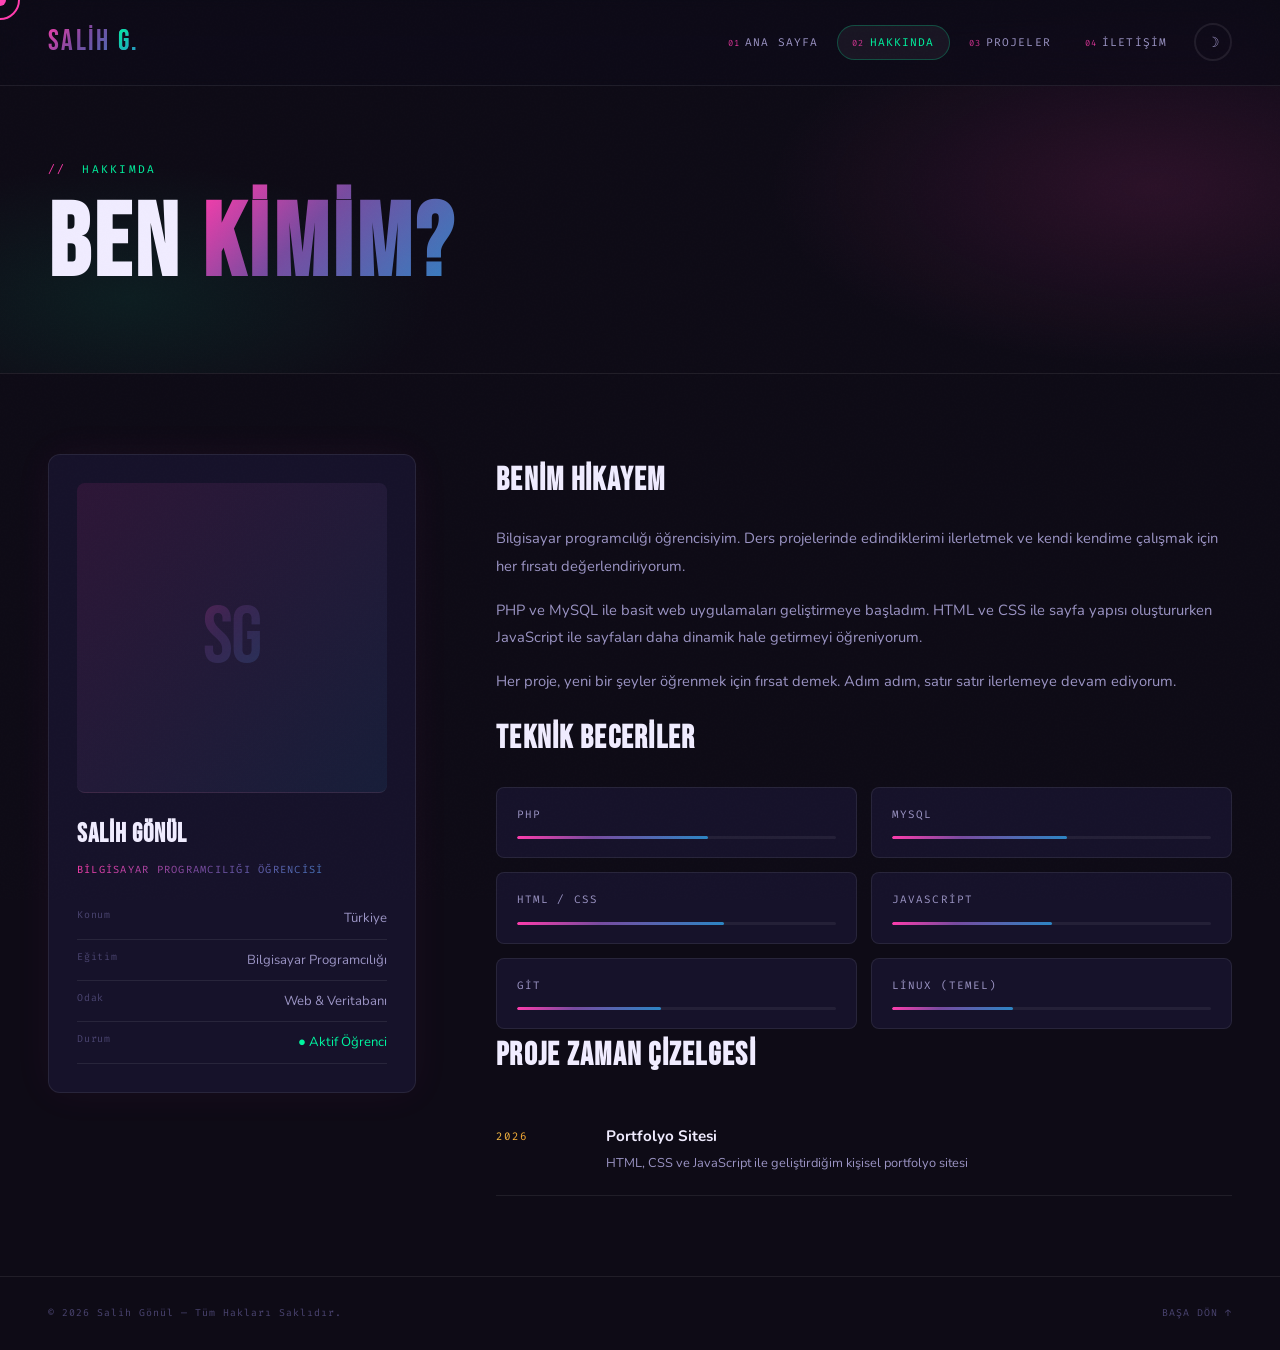
==== pages/about.html @ 14da08cf "Add files via upload" ====
<!DOCTYPE html>
<html lang="tr">
<head>
  <meta charset="UTF-8">
  <meta name="viewport" content="width=device-width, initial-scale=1.0">
  <title>Hakkında — Salih Gönül</title>
  <link rel="stylesheet" href="../assets/css/style.css">
</head>
<body>

<div class="cursor"></div>
<div class="cursor-ring"></div>

<header>
  <a href="../index.html" class="logo">Salih <span>G.</span></a>
  <div class="header-right">
    <nav>
      <a href="../index.html" data-num="01">Ana Sayfa</a>
      <a href="about.html" data-num="02">Hakkında</a>
      <a href="projeler.html" data-num="03">Projeler</a>
      <a href="contact.html" data-num="04">İletişim</a>
    </nav>
    <button class="theme-toggle" aria-label="Tema değiştir">
      <span class="icon-moon">☽</span>
      <span class="icon-sun">☀</span>
    </button>
  </div>
</header>

<div class="page-hero">
  <div class="page-hero-tag">Hakkımda</div>
  <h1>Ben <em>Kimim?</em></h1>
</div>

<div class="about-content">
  <div class="about-full-grid">

    <aside class="about-sidebar reveal">
      <div class="about-card">
        <div class="about-avatar">
          <span class="about-avatar-text">SG</span>
        </div>
        <h2>Salih Gönül</h2>
        <span class="role">Bilgisayar Programcılığı Öğrencisi</span>
        <div class="meta-item">
          <span class="meta-key">Konum</span>
          <span class="meta-val">Türkiye</span>
        </div>
        <div class="meta-item">
          <span class="meta-key">Eğitim</span>
          <span class="meta-val">Bilgisayar Programcılığı</span>
        </div>
        <div class="meta-item">
          <span class="meta-key">Odak</span>
          <span class="meta-val">Web &amp; Veritabanı</span>
        </div>
        <div class="meta-item">
          <span class="meta-key">Durum</span>
          <span class="meta-val" style="color:var(--c4);">● Aktif Öğrenci</span>
        </div>
      </div>
    </aside>

    <div class="about-main">
      <div class="reveal">
        <h3>Benim Hikayem</h3>
        <p>Bilgisayar programcılığı öğrencisiyim. Ders projelerinde edindiklerimi ilerletmek ve kendi kendime çalışmak için her fırsatı değerlendiriyorum.</p>
        <p>PHP ve MySQL ile basit web uygulamaları geliştirmeye başladım. HTML ve CSS ile sayfa yapısı oluştururken JavaScript ile sayfaları daha dinamik hale getirmeyi öğreniyorum.</p>
        <p>Her proje, yeni bir şeyler öğrenmek için fırsat demek. Adım adım, satır satır ilerlemeye devam ediyorum.</p>
      </div>

      <div class="reveal reveal-delay-1">
        <h3>Teknik Beceriler</h3>
        <div class="skills-grid">
          <div class="skill-block">
            <div class="skill-block-name">PHP</div>
            <div class="skill-bar-wrap"><div class="skill-bar" style="width:60%"></div></div>
          </div>
          <div class="skill-block">
            <div class="skill-block-name">MySQL</div>
            <div class="skill-bar-wrap"><div class="skill-bar" style="width:55%"></div></div>
          </div>
          <div class="skill-block">
            <div class="skill-block-name">HTML / CSS</div>
            <div class="skill-bar-wrap"><div class="skill-bar" style="width:65%"></div></div>
          </div>
          <div class="skill-block">
            <div class="skill-block-name">JavaScript</div>
            <div class="skill-bar-wrap"><div class="skill-bar" style="width:50%"></div></div>
          </div>
          <div class="skill-block">
            <div class="skill-block-name">Git</div>
            <div class="skill-bar-wrap"><div class="skill-bar" style="width:45%"></div></div>
          </div>
          <div class="skill-block">
            <div class="skill-block-name">Linux (Temel)</div>
            <div class="skill-bar-wrap"><div class="skill-bar" style="width:38%"></div></div>
          </div>
        </div>
      </div>

      <div class="reveal reveal-delay-2">
        <h3>Proje Zaman Çizelgesi</h3>
        <div class="timeline">
          <div class="timeline-item">
            <span class="timeline-year">2026</span>
            <div>
              <div class="timeline-title">Portfolyo Sitesi</div>
              <div class="timeline-sub">HTML, CSS ve JavaScript ile geliştirdiğim kişisel portfolyo sitesi</div>
            </div>
          </div>
        </div>
      </div>
    </div>

  </div>
</div>

<footer>
  <span class="footer-copy">© 2026 Salih Gönül — Tüm Hakları Saklıdır.</span>
  <a href="#" class="footer-back" onclick="window.scrollTo({top:0,behavior:'smooth'});return false;">Başa Dön ↑</a>
</footer>

<script src="../assets/js/main.js"></script>
</body>
</html>
---- assets/css/style.css ----
@import url('https://fonts.googleapis.com/css2?family=Bebas+Neue&family=Nunito:ital,wght@0,400;0,600;0,800;0,900;1,400;1,800&family=Fira+Code:wght@400;500&display=swap');

*, *::before, *::after { box-sizing: border-box; margin: 0; padding: 0; }

:root {
  --c1: #ff3cac;
  --c2: #784ba0;
  --c3: #2b86c5;
  --c4: #00f5a0;
  --c5: #f9c74f;
  --c6: #f8961e;
  --c7: #ff006e;

  --bg:  #0e0b16;
  --bg2: #13101f;
  --bg3: #1c1730;
  --card: #16122a;

  --text:       #f0ecff;
  --text-muted: #9b94c4;
  --text-dim:   #4a4470;
  --border:     rgba(255,255,255,0.08);

  --grad-hero: linear-gradient(135deg, #ff3cac 0%, #784ba0 40%, #2b86c5 100%);
  --grad-warm: linear-gradient(135deg, #f9c74f 0%, #f8961e 50%, #ff006e 100%);
  --grad-cool: linear-gradient(135deg, #00f5a0 0%, #2b86c5 100%);
  --grad-fire: linear-gradient(135deg, #ff3cac 0%, #f8961e 100%);

  --font-display: 'Bebas Neue', sans-serif;
  --font-body:    'Nunito', sans-serif;
  --font-mono:    'Fira Code', monospace;
  --ease: cubic-bezier(0.4, 0, 0.2, 1);
}

[data-theme="light"] {
  --bg:  #faf8ff;
  --bg2: #f0ecff;
  --bg3: #e6e0f8;
  --card: #ffffff;
  --text:       #0e0b16;
  --text-muted: #4a3f80;
  --text-dim:   #9b94c4;
  --border:     rgba(0,0,0,0.08);
}

html { scroll-behavior: smooth; }

body {
  background: var(--bg);
  color: var(--text);
  font-family: var(--font-body);
  font-size: 16px;
  line-height: 1.7;
  overflow-x: hidden;
  cursor: none;
  transition: background 0.4s, color 0.4s;
}

body::after {
  content: '';
  position: fixed; inset: 0; pointer-events: none; z-index: 9000;
  background-image: url("data:image/svg+xml,%3Csvg viewBox='0 0 512 512' xmlns='http://www.w3.org/2000/svg'%3E%3Cfilter id='g'%3E%3CfeTurbulence type='fractalNoise' baseFrequency='0.9' numOctaves='4' stitchTiles='stitch'/%3E%3C/filter%3E%3Crect width='100%25' height='100%25' filter='url(%23g)' opacity='0.04'/%3E%3C/svg%3E");
  opacity: 0.35;
}

/* ── CURSOR ── */
.cursor {
  position: fixed; top: 0; left: 0;
  width: 12px; height: 12px; border-radius: 50%;
  background: var(--c1);
  pointer-events: none; z-index: 9999;
  transform: translate(-50%,-50%);
  transition: width .25s var(--ease), height .25s var(--ease);
  mix-blend-mode: screen;
}
.cursor-ring {
  position: fixed; top: 0; left: 0;
  width: 40px; height: 40px; border-radius: 50%;
  border: 2px solid var(--c1);
  pointer-events: none; z-index: 9998;
  transform: translate(-50%,-50%);
  transition: width .4s var(--ease), height .4s var(--ease), border-color .3s;
}
[data-theme="light"] .cursor-ring { border-color: var(--c2); }
.cursor.hover { width: 8px; height: 8px; }
.cursor-ring.hover { width: 60px; height: 60px; border-color: var(--c4); }

/* ── SCROLLBAR ── */
::-webkit-scrollbar { width: 4px; }
::-webkit-scrollbar-track { background: var(--bg); }
::-webkit-scrollbar-thumb { background: var(--c1); border-radius: 4px; }

/* ── HEADER ── */
header {
  position: fixed; top: 0; left: 0; right: 0; z-index: 500;
  display: flex; align-items: center; justify-content: space-between;
  padding: 18px 48px;
  background: rgba(14,11,22,0.78);
  backdrop-filter: blur(24px) saturate(200%);
  border-bottom: 1px solid var(--border);
  transition: padding .4s var(--ease), background .4s;
}
[data-theme="light"] header { background: rgba(250,248,255,0.82); }
header.scrolled { padding: 12px 48px; }

.logo {
  font-family: var(--font-display);
  font-size: 1.8rem; letter-spacing: .08em;
  text-decoration: none; color: transparent;
  background: var(--grad-hero); -webkit-background-clip: text; background-clip: text;
}
.logo span { background: var(--grad-cool); -webkit-background-clip: text; background-clip: text; color: transparent; }

.header-right { display: flex; align-items: center; gap: 12px; }

nav { display: flex; align-items: center; gap: 4px; }
nav a {
  font-family: var(--font-mono); font-size: .7rem;
  letter-spacing: .1em; text-transform: uppercase;
  color: var(--text-muted); text-decoration: none;
  padding: 7px 14px; border: 1px solid transparent; border-radius: 40px;
  transition: color .3s, border-color .3s, background .3s;
}
nav a::before { content: attr(data-num); font-size: .55rem; color: var(--c1); margin-right: 5px; opacity: .8; }
nav a:hover, nav a.active { color: var(--text); border-color: var(--border); background: rgba(255,255,255,.05); }
nav a.active { color: var(--c4); border-color: rgba(0,245,160,.25); }

.theme-toggle {
  display: flex; align-items: center; justify-content: center;
  width: 38px; height: 38px; border-radius: 50%;
  border: 2px solid var(--border); background: none; cursor: none;
  color: var(--text-muted); font-size: .9rem;
  transition: border-color .3s, color .3s, transform .3s; flex-shrink: 0;
}
.theme-toggle:hover { border-color: var(--c5); color: var(--c5); transform: rotate(20deg); }
.theme-toggle .icon-sun { display: none; }
.theme-toggle .icon-moon { display: block; }
[data-theme="light"] .theme-toggle .icon-sun { display: block; }
[data-theme="light"] .theme-toggle .icon-moon { display: none; }

/* ── HERO ── */
.hero {
  min-height: 100vh;
  display: flex; flex-direction: column; justify-content: center;
  padding: 140px 48px 80px;
  position: relative; overflow: hidden;
}

.hero-bg {
  position: absolute; inset: 0; z-index: 0; overflow: hidden;
}
.hero-bg::before {
  content: '';
  position: absolute; width: 700px; height: 700px; border-radius: 50%;
  background: radial-gradient(circle, rgba(255,60,172,.32) 0%, transparent 70%);
  top: -200px; right: -100px;
  animation: blobMove 8s ease-in-out infinite alternate;
}
.hero-bg::after {
  content: '';
  position: absolute; width: 500px; height: 500px; border-radius: 50%;
  background: radial-gradient(circle, rgba(43,134,197,.28) 0%, transparent 70%);
  bottom: -100px; left: -100px;
  animation: blobMove 10s ease-in-out 2s infinite alternate-reverse;
}
.hero-blob3 {
  position: absolute; width: 400px; height: 400px; border-radius: 50%;
  background: radial-gradient(circle, rgba(0,245,160,.18) 0%, transparent 70%);
  top: 50%; left: 40%;
  animation: blobMove 12s ease-in-out 1s infinite alternate;
}

@keyframes blobMove {
  from { transform: translate(0,0) scale(1); }
  to   { transform: translate(40px,30px) scale(1.1); }
}

.hero-lines {
  position: absolute; inset: 0; z-index: 0;
  background-image:
    linear-gradient(rgba(255,255,255,.025) 1px, transparent 1px),
    linear-gradient(90deg, rgba(255,255,255,.025) 1px, transparent 1px);
  background-size: 60px 60px;
}

.hero-tag {
  font-family: var(--font-mono); font-size: .72rem;
  letter-spacing: .2em; text-transform: uppercase;
  color: var(--c4); margin-bottom: 20px;
  display: flex; align-items: center; gap: 12px;
  position: relative; z-index: 1;
  opacity: 0; animation: fadeUp .8s .2s var(--ease) forwards;
}
.hero-tag::before { content: '//'; color: var(--c1); margin-right: 4px; }

.hero-title {
  font-family: var(--font-display);
  font-size: clamp(4rem, 10vw, 10rem);
  line-height: .92; letter-spacing: .03em; color: var(--text);
  position: relative; z-index: 1;
  opacity: 0; animation: fadeUp .9s .4s var(--ease) forwards;
}
.hero-title em {
  font-style: normal;
  background: var(--grad-hero); -webkit-background-clip: text; background-clip: text; color: transparent;
}

.hero-sub {
  max-width: 520px; margin-top: 28px;
  font-size: .95rem; color: var(--text-muted); line-height: 1.8;
  position: relative; z-index: 1;
  opacity: 0; animation: fadeUp .8s .6s var(--ease) forwards;
}

.hero-bottom {
  display: flex; align-items: flex-end; justify-content: space-between;
  margin-top: 56px; flex-wrap: wrap; gap: 32px;
  position: relative; z-index: 1;
  opacity: 0; animation: fadeUp .8s .8s var(--ease) forwards;
}

.hero-cta {
  display: inline-flex; align-items: center; gap: 12px;
  font-family: var(--font-mono); font-size: .75rem;
  letter-spacing: .12em; text-transform: uppercase;
  padding: 14px 30px; text-decoration: none; border-radius: 4px;
  background: var(--grad-hero); color: #fff; font-weight: 600;
  transition: transform .3s var(--ease), box-shadow .3s;
  box-shadow: 0 0 30px rgba(255,60,172,.3);
}
.hero-cta:hover { transform: translateY(-3px); box-shadow: 0 8px 40px rgba(255,60,172,.5); }
.hero-cta.secondary {
  background: transparent; border: 2px solid rgba(255,255,255,.2);
  color: var(--text-muted); box-shadow: none;
}
.hero-cta.secondary:hover { border-color: var(--c4); color: var(--c4); box-shadow: 0 0 20px rgba(0,245,160,.2); }
.hero-cta span { position: relative; z-index: 1; }

.hero-stats { display: flex; gap: 40px; }
.stat-item { text-align: center; }
.stat-num {
  font-family: var(--font-display); font-size: 3rem; line-height: 1; display: block;
  background: var(--grad-warm); -webkit-background-clip: text; background-clip: text; color: transparent;
}
.stat-label {
  font-family: var(--font-mono); font-size: .6rem;
  letter-spacing: .15em; text-transform: uppercase; color: var(--text-dim);
}

.hero-scroll {
  display: flex; flex-direction: column; align-items: center; gap: 8px;
  font-family: var(--font-mono); font-size: .62rem;
  letter-spacing: .15em; text-transform: uppercase; color: var(--text-dim);
}
.hero-scroll-line {
  width: 1px; height: 50px;
  background: linear-gradient(to bottom, var(--c1), transparent);
  animation: scrollPulse 2s ease-in-out infinite;
}

/* ── SECTIONS ── */
.section { padding: 100px 48px; position: relative; }
.section-header { display: flex; align-items: flex-start; gap: 20px; margin-bottom: 60px; }
.section-num { font-family: var(--font-mono); font-size: .68rem; letter-spacing: .15em; color: var(--c1); padding-top: 10px; }
.section-title {
  font-family: var(--font-display); font-size: clamp(2.5rem, 5vw, 5rem);
  line-height: 1; letter-spacing: .04em; color: var(--text);
}
.section-title em {
  font-style: normal;
  background: var(--grad-hero); -webkit-background-clip: text; background-clip: text; color: transparent;
}

/* ── ABOUT PREVIEW ── */
.about-grid { display: grid; grid-template-columns: 1fr 1fr; gap: 80px; align-items: center; }
.about-text p { color: var(--text-muted); line-height: 1.9; margin-bottom: 20px; font-size: .93rem; }
.about-text p:first-child { font-size: 1.05rem; color: var(--text); }

.skill-pills { display: flex; flex-wrap: wrap; gap: 10px; margin-top: 32px; }
.pill {
  font-family: var(--font-mono); font-size: .68rem;
  letter-spacing: .08em; text-transform: uppercase;
  padding: 7px 16px; border-radius: 40px;
  cursor: none; border: 2px solid transparent;
  transition: transform .3s var(--ease), box-shadow .3s;
}
.pill:nth-child(1) { background: rgba(255,60,172,.12); color: var(--c1); border-color: rgba(255,60,172,.3); }
.pill:nth-child(2) { background: rgba(120,75,160,.15); color: #b388ff; border-color: rgba(120,75,160,.3); }
.pill:nth-child(3) { background: rgba(43,134,197,.12); color: #64b5f6; border-color: rgba(43,134,197,.3); }
.pill:nth-child(4) { background: rgba(0,245,160,.1); color: var(--c4); border-color: rgba(0,245,160,.3); }
.pill:nth-child(5) { background: rgba(249,199,79,.1); color: var(--c5); border-color: rgba(249,199,79,.3); }
.pill:nth-child(6) { background: rgba(248,150,30,.1); color: var(--c6); border-color: rgba(248,150,30,.3); }
.pill span { position: relative; z-index: 1; }
.pill:hover { transform: translateY(-3px); box-shadow: 0 8px 20px rgba(0,0,0,.3); }

.about-visual {
  position: relative; aspect-ratio: 3/4; max-height: 480px;
  display: flex; align-items: center; justify-content: center;
  overflow: hidden; border-radius: 8px;
  background: var(--bg3); border: 1px solid var(--border);
}
.about-visual::before {
  content: ''; position: absolute; inset: 0;
  background: linear-gradient(135deg, rgba(255,60,172,.12) 0%, rgba(43,134,197,.1) 100%);
}
.about-visual-initials {
  font-family: var(--font-display); font-size: 9rem; letter-spacing: -.03em;
  background: var(--grad-hero); -webkit-background-clip: text; background-clip: text;
  color: transparent; opacity: .18; user-select: none;
}
.about-deco {
  position: absolute; bottom: 20px; right: 20px;
  font-family: var(--font-mono); font-size: .6rem;
  letter-spacing: .12em; text-transform: uppercase; color: var(--text-dim);
  writing-mode: vertical-rl;
}

/* ── PROJECTS LIST ── */
.projects-list { display: flex; flex-direction: column; }
.project-item {
  display: grid; grid-template-columns: 70px 1fr auto;
  align-items: center; gap: 32px;
  padding: 28px 0; border-bottom: 1px solid var(--border);
  position: relative; cursor: none;
  transition: padding-left .4s var(--ease);
}
.project-item::before {
  content: ''; position: absolute;
  left: -48px; right: -48px; top: 0; bottom: 0;
  background: var(--bg3); opacity: 0; transition: opacity .3s;
}
.project-item:hover::before { opacity: 1; }
.project-item:hover { padding-left: 20px; }
.project-num {
  font-family: var(--font-mono); font-size: .62rem; letter-spacing: .12em;
  background: var(--grad-hero); -webkit-background-clip: text; background-clip: text; color: transparent;
  position: relative; z-index: 1;
}
.project-info { position: relative; z-index: 1; }
.project-name {
  font-family: var(--font-display); font-size: 1.8rem; letter-spacing: .04em;
  color: var(--text); margin-bottom: 4px; transition: all .3s;
}
.project-item:hover .project-name {
  background: var(--grad-hero); -webkit-background-clip: text; background-clip: text; color: transparent;
}
.project-desc { font-size: .82rem; color: var(--text-muted); }
.project-tags { display: flex; gap: 8px; position: relative; z-index: 1; flex-wrap: wrap; }
.tag {
  font-family: var(--font-mono); font-size: .58rem;
  letter-spacing: .08em; text-transform: uppercase;
  color: var(--text-dim); border: 1px solid var(--border); padding: 4px 10px; border-radius: 3px;
}

/* ── CONTACT ── */
.contact-grid { display: grid; grid-template-columns: 1fr 1fr; gap: 80px; }
.contact-left h3 { font-family: var(--font-display); font-size: 2rem; letter-spacing: .04em; margin-bottom: 20px; }
.contact-left p { color: var(--text-muted); font-size: .9rem; line-height: 1.8; margin-bottom: 36px; }
.contact-links { display: flex; flex-direction: column; gap: 14px; }
.contact-link {
  display: flex; align-items: center; gap: 16px;
  font-family: var(--font-mono); font-size: .73rem; letter-spacing: .08em;
  color: var(--text-muted); text-decoration: none;
  padding: 12px 16px; border-radius: 8px; border: 1px solid var(--border);
  transition: all .3s var(--ease);
}
.contact-link:hover { border-color: var(--c1); color: var(--text); background: rgba(255,60,172,.06); transform: translateX(6px); }
.contact-link-icon {
  width: 34px; height: 34px; border-radius: 6px;
  display: flex; align-items: center; justify-content: center;
  font-size: .85rem; background: var(--bg3); border: 1px solid var(--border);
  transition: background .3s;
}
.contact-link:hover .contact-link-icon { background: rgba(255,60,172,.15); }

.contact-form { display: flex; flex-direction: column; gap: 18px; }
.form-group { display: flex; flex-direction: column; gap: 7px; }
.form-label { font-family: var(--font-mono); font-size: .63rem; letter-spacing: .15em; text-transform: uppercase; color: var(--text-dim); }
.form-input, .form-textarea {
  background: var(--bg3); border: 1px solid var(--border);
  color: var(--text); font-family: var(--font-body); font-size: .9rem;
  padding: 13px 16px; outline: none; resize: none; border-radius: 6px;
  transition: border-color .3s, box-shadow .3s;
}
.form-input:focus, .form-textarea:focus { border-color: var(--c1); box-shadow: 0 0 0 3px rgba(255,60,172,.12); }
.form-textarea { height: 120px; }
.form-submit {
  font-family: var(--font-mono); font-size: .72rem;
  letter-spacing: .12em; text-transform: uppercase;
  color: #fff; border: none; padding: 15px 32px; cursor: none; border-radius: 6px;
  background: var(--grad-hero);
  transition: transform .3s var(--ease), box-shadow .3s;
  box-shadow: 0 0 24px rgba(255,60,172,.3);
}
.form-submit:hover { transform: translateY(-2px); box-shadow: 0 6px 30px rgba(255,60,172,.5); }
.form-submit span { position: relative; z-index: 1; }

/* ── FOOTER ── */
footer { border-top: 1px solid var(--border); padding: 28px 48px; display: flex; align-items: center; justify-content: space-between; }
.footer-copy { font-family: var(--font-mono); font-size: .62rem; letter-spacing: .1em; color: var(--text-dim); }
.footer-back {
  font-family: var(--font-mono); font-size: .62rem;
  letter-spacing: .1em; text-transform: uppercase;
  color: var(--text-dim); text-decoration: none;
  display: flex; align-items: center; gap: 8px; transition: color .3s;
}
.footer-back:hover { color: var(--c4); }

/* ── PAGE HERO ── */
.page-hero {
  padding: 160px 48px 80px; position: relative; overflow: hidden;
  border-bottom: 1px solid var(--border);
}
.page-hero::before {
  content: ''; position: absolute; inset: 0;
  background: radial-gradient(ellipse 50% 80% at 90% 50%, rgba(255,60,172,.12) 0%, transparent 60%),
              radial-gradient(ellipse 40% 60% at 10% 80%, rgba(0,245,160,.08) 0%, transparent 60%);
}
.page-hero-tag {
  font-family: var(--font-mono); font-size: .7rem;
  letter-spacing: .2em; text-transform: uppercase; color: var(--c4);
  display: flex; align-items: center; gap: 12px; margin-bottom: 20px; position: relative;
}
.page-hero-tag::before { content: '//'; color: var(--c1); margin-right: 4px; }
.page-hero h1 {
  font-family: var(--font-display); font-size: clamp(3rem, 8vw, 7.5rem);
  line-height: .92; letter-spacing: .04em; color: var(--text); position: relative;
}
.page-hero h1 em {
  font-style: normal;
  background: var(--grad-hero); -webkit-background-clip: text; background-clip: text; color: transparent;
}

/* ── ABOUT PAGE ── */
.about-content { padding: 80px 48px; }
.about-full-grid { display: grid; grid-template-columns: 1fr 2fr; gap: 80px; }
.about-sidebar { position: sticky; top: 100px; height: fit-content; }
.about-card {
  background: var(--card); border: 1px solid var(--border);
  padding: 28px; border-radius: 12px; box-shadow: 0 0 40px rgba(255,60,172,.05);
}
.about-avatar {
  width: 100%; aspect-ratio: 1;
  display: flex; align-items: center; justify-content: center;
  font-family: var(--font-display); font-size: 5rem; letter-spacing: -.02em;
  margin-bottom: 20px; border-radius: 8px; border-bottom: 1px solid var(--border);
  background: linear-gradient(135deg, rgba(255,60,172,.1) 0%, rgba(43,134,197,.1) 100%);
}
.about-avatar-text {
  background: var(--grad-hero); -webkit-background-clip: text; background-clip: text; color: transparent;
  font-family: var(--font-display); font-size: 5rem; opacity: .25;
}
.about-card h2 { font-family: var(--font-display); font-size: 1.6rem; letter-spacing: .04em; margin-bottom: 4px; }
.about-card .role {
  font-family: var(--font-mono); font-size: .65rem; letter-spacing: .12em; text-transform: uppercase;
  background: var(--grad-hero); -webkit-background-clip: text; background-clip: text; color: transparent;
  margin-bottom: 20px; display: block;
}
.about-card .meta-item { display: flex; justify-content: space-between; padding: 9px 0; border-bottom: 1px solid var(--border); font-size: .82rem; }
.about-card .meta-key { color: var(--text-dim); font-family: var(--font-mono); font-size: .62rem; letter-spacing: .08em; }
.about-card .meta-val { color: var(--text-muted); }

.about-main h3 { font-family: var(--font-display); font-size: 2rem; letter-spacing: .04em; color: var(--text); margin-bottom: 16px; margin-top: 48px; }
.about-main h3:first-child { margin-top: 0; }
.about-main p { color: var(--text-muted); font-size: .92rem; line-height: 1.9; margin-bottom: 16px; }

.skills-grid { display: grid; grid-template-columns: repeat(2, 1fr); gap: 14px; margin-top: 20px; }
.skill-block {
  background: var(--card); border: 1px solid var(--border);
  padding: 18px 20px; border-radius: 8px; transition: border-color .3s, transform .3s;
}
.skill-block:hover { border-color: var(--c1); transform: translateY(-2px); }
.skill-block-name { font-family: var(--font-mono); font-size: .68rem; letter-spacing: .1em; text-transform: uppercase; color: var(--text-muted); margin-bottom: 12px; }
.skill-bar-wrap { background: rgba(255,255,255,.06); height: 3px; border-radius: 3px; overflow: hidden; }
.skill-bar { height: 3px; border-radius: 3px; background: var(--grad-hero); }

.timeline { margin-top: 20px; }
.timeline-item { display: grid; grid-template-columns: 90px 1fr; gap: 20px; padding: 20px 0; border-bottom: 1px solid var(--border); }
.timeline-year {
  font-family: var(--font-mono); font-size: .68rem; letter-spacing: .1em;
  background: var(--grad-warm); -webkit-background-clip: text; background-clip: text; color: transparent;
  padding-top: 4px;
}
.timeline-title { font-size: .95rem; color: var(--text); margin-bottom: 4px; font-weight: 700; }
.timeline-sub { font-size: .8rem; color: var(--text-muted); }

/* ── PROJECTS PAGE ── */
.projects-content { padding: 80px 48px; }
.projects-filter { display: flex; gap: 10px; margin-bottom: 50px; flex-wrap: wrap; }
.filter-btn {
  font-family: var(--font-mono); font-size: .65rem; letter-spacing: .1em; text-transform: uppercase;
  color: var(--text-dim); background: var(--bg3); border: 1px solid var(--border);
  padding: 8px 20px; border-radius: 40px; cursor: none; transition: all .3s;
}
.filter-btn:hover { color: var(--text); border-color: rgba(255,255,255,.2); }
.filter-btn.active { background: var(--grad-hero); color: #fff; border-color: transparent; box-shadow: 0 0 20px rgba(255,60,172,.3); }

.projects-grid { display: grid; grid-template-columns: repeat(auto-fill, minmax(320px, 1fr)); gap: 24px; }
.project-card {
  background: var(--card); border: 1px solid var(--border); border-radius: 12px;
  overflow: hidden; cursor: none; transition: transform .4s var(--ease), border-color .3s, box-shadow .3s;
}
.project-card:hover { transform: translateY(-6px); border-color: rgba(255,60,172,.3); box-shadow: 0 16px 50px rgba(255,60,172,.12); }
.project-card-header {
  height: 180px; display: flex; align-items: center; justify-content: center;
  position: relative; overflow: hidden;
}
.project-card-header::after {
  content: ''; position: absolute; inset: 0;
  background: linear-gradient(to bottom, transparent 60%, var(--card));
}
.project-card-icon { font-size: 3.5rem; opacity: .5; position: relative; z-index: 1; transition: transform .4s var(--ease), opacity .4s; }
.project-card:hover .project-card-icon { transform: scale(1.25); opacity: .8; }
.project-card-body { padding: 24px; }
.project-card-num { font-family: var(--font-mono); font-size: .58rem; letter-spacing: .15em; color: var(--text-dim); margin-bottom: 8px; }
.project-card-name { font-family: var(--font-display); font-size: 1.5rem; letter-spacing: .04em; color: var(--text); margin-bottom: 10px; transition: all .3s; }
.project-card:hover .project-card-name { background: var(--grad-hero); -webkit-background-clip: text; background-clip: text; color: transparent; }
.project-card-desc { font-size: .82rem; color: var(--text-muted); line-height: 1.7; margin-bottom: 18px; }
.project-card-tech { display: flex; flex-wrap: wrap; gap: 6px; }
.tech-tag {
  font-family: var(--font-mono); font-size: .58rem; letter-spacing: .06em; text-transform: uppercase;
  padding: 3px 10px; border-radius: 20px; border: 1px solid var(--border); color: var(--text-dim); transition: all .3s;
}
.project-card:hover .tech-tag { border-color: rgba(255,60,172,.2); color: var(--c1); }

/* ── CONTACT PAGE ── */
.contact-content { padding: 80px 48px; }
.contact-full-grid { display: grid; grid-template-columns: 1fr 1fr; gap: 80px; }
.contact-big-email {
  font-family: var(--font-display); font-size: clamp(1.2rem, 2.5vw, 2rem); letter-spacing: .04em;
  background: var(--grad-hero); -webkit-background-clip: text; background-clip: text; color: transparent;
  text-decoration: none; display: block; margin-bottom: 44px; word-break: break-all; transition: opacity .3s;
}
.contact-big-email:hover { opacity: .7; }

/* ── ANIMATIONS ── */
@keyframes fadeUp {
  from { opacity: 0; transform: translateY(30px); }
  to   { opacity: 1; transform: translateY(0); }
}
@keyframes scrollPulse {
  0%, 100% { opacity: .3; transform: scaleY(.8); }
  50%       { opacity: 1;  transform: scaleY(1); }
}

.reveal { opacity: 0; transform: translateY(40px); transition: opacity .8s var(--ease), transform .8s var(--ease); }
.reveal.visible { opacity: 1; transform: translateY(0); }
.reveal-delay-1 { transition-delay: .1s; }
.reveal-delay-2 { transition-delay: .2s; }
.reveal-delay-3 { transition-delay: .3s; }
.reveal-delay-4 { transition-delay: .4s; }

/* ── RESPONSIVE ── */
@media (max-width: 900px) {
  header { padding: 14px 20px; }
  nav a { padding: 5px 8px; font-size: .62rem; }
  .hero, .section { padding-left: 20px; padding-right: 20px; }
  .hero { padding-top: 100px; }
  .about-grid, .contact-grid, .about-full-grid, .contact-full-grid { grid-template-columns: 1fr; gap: 40px; }
  .project-item { grid-template-columns: 60px 1fr; }
  .project-tags { display: none; }
  .hero-stats { display: none; }
  footer { padding: 20px; flex-direction: column; gap: 12px; text-align: center; }
  .page-hero { padding: 140px 20px 60px; }
  .about-content, .projects-content, .contact-content { padding: 60px 20px; }
  .projects-grid { grid-template-columns: 1fr; }
}
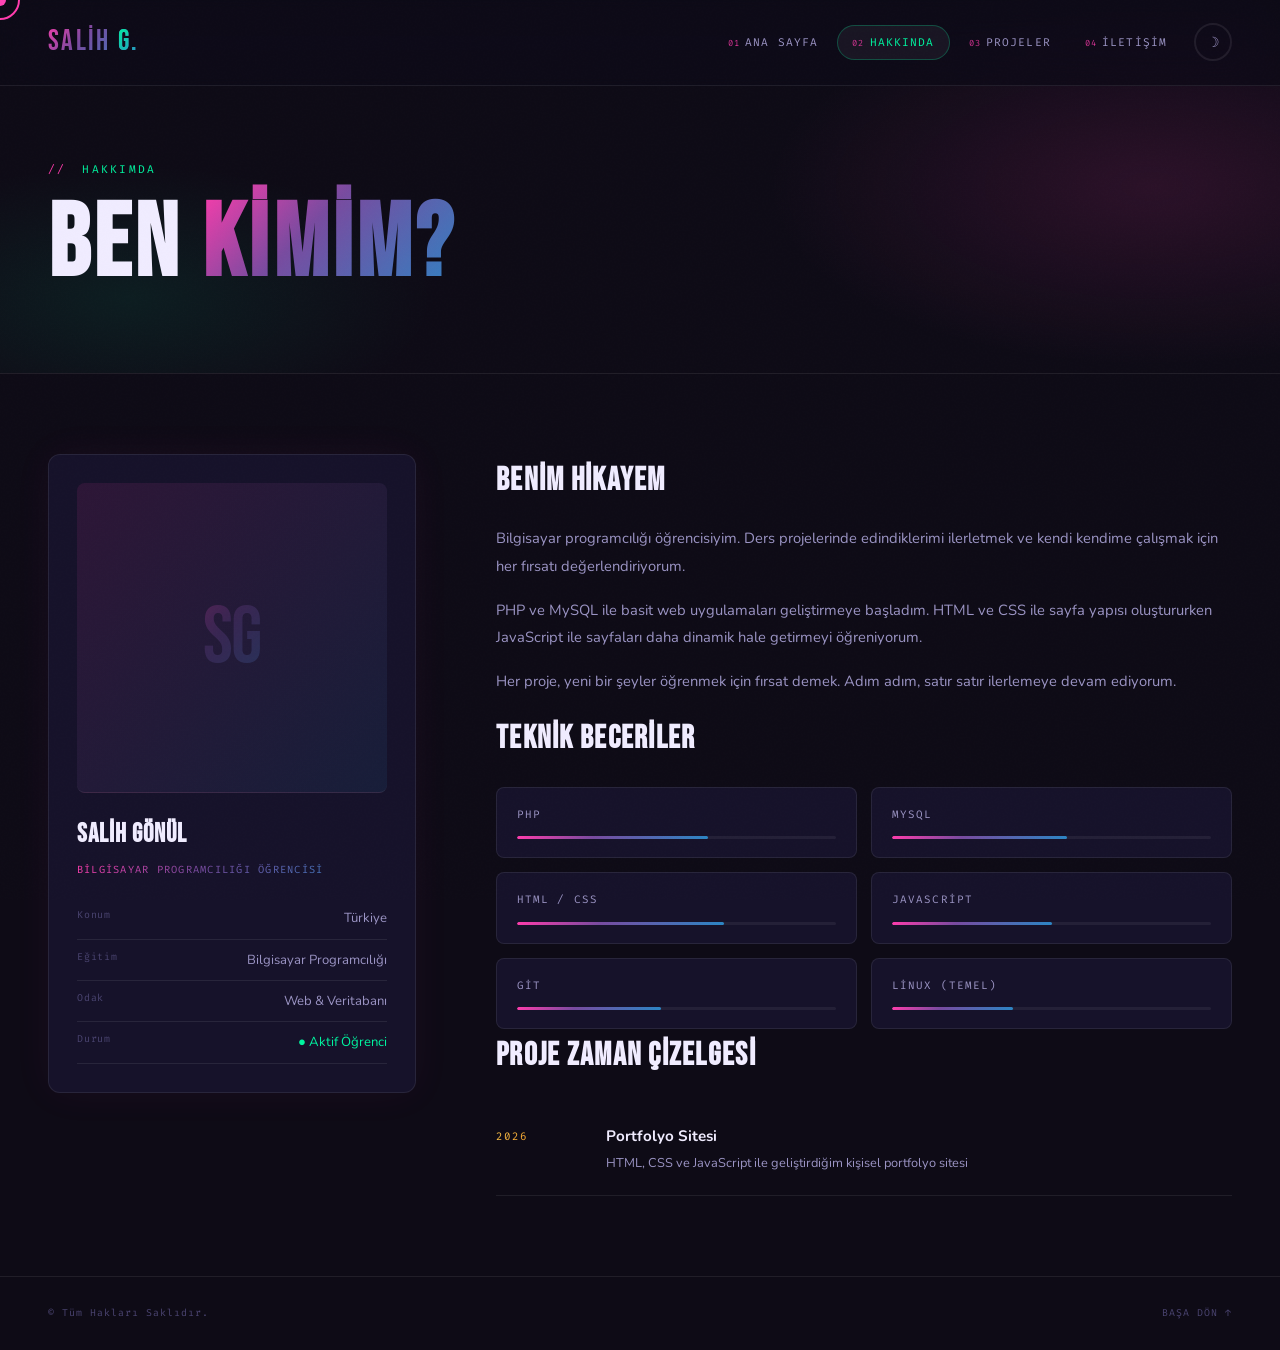
==== commit c2f8bf96: "Site içeriği zenginleştirildi" ====
--- a/pages/about.html
+++ b/pages/about.html
@@ -117,7 +117,7 @@
 </div>
 
 <footer>
-  <span class="footer-copy">© 2026 Salih Gönül — Tüm Hakları Saklıdır.</span>
+  <span class="footer-copy">© Tüm Hakları Saklıdır.</span>
   <a href="#" class="footer-back" onclick="window.scrollTo({top:0,behavior:'smooth'});return false;">Başa Dön ↑</a>
 </footer>
 
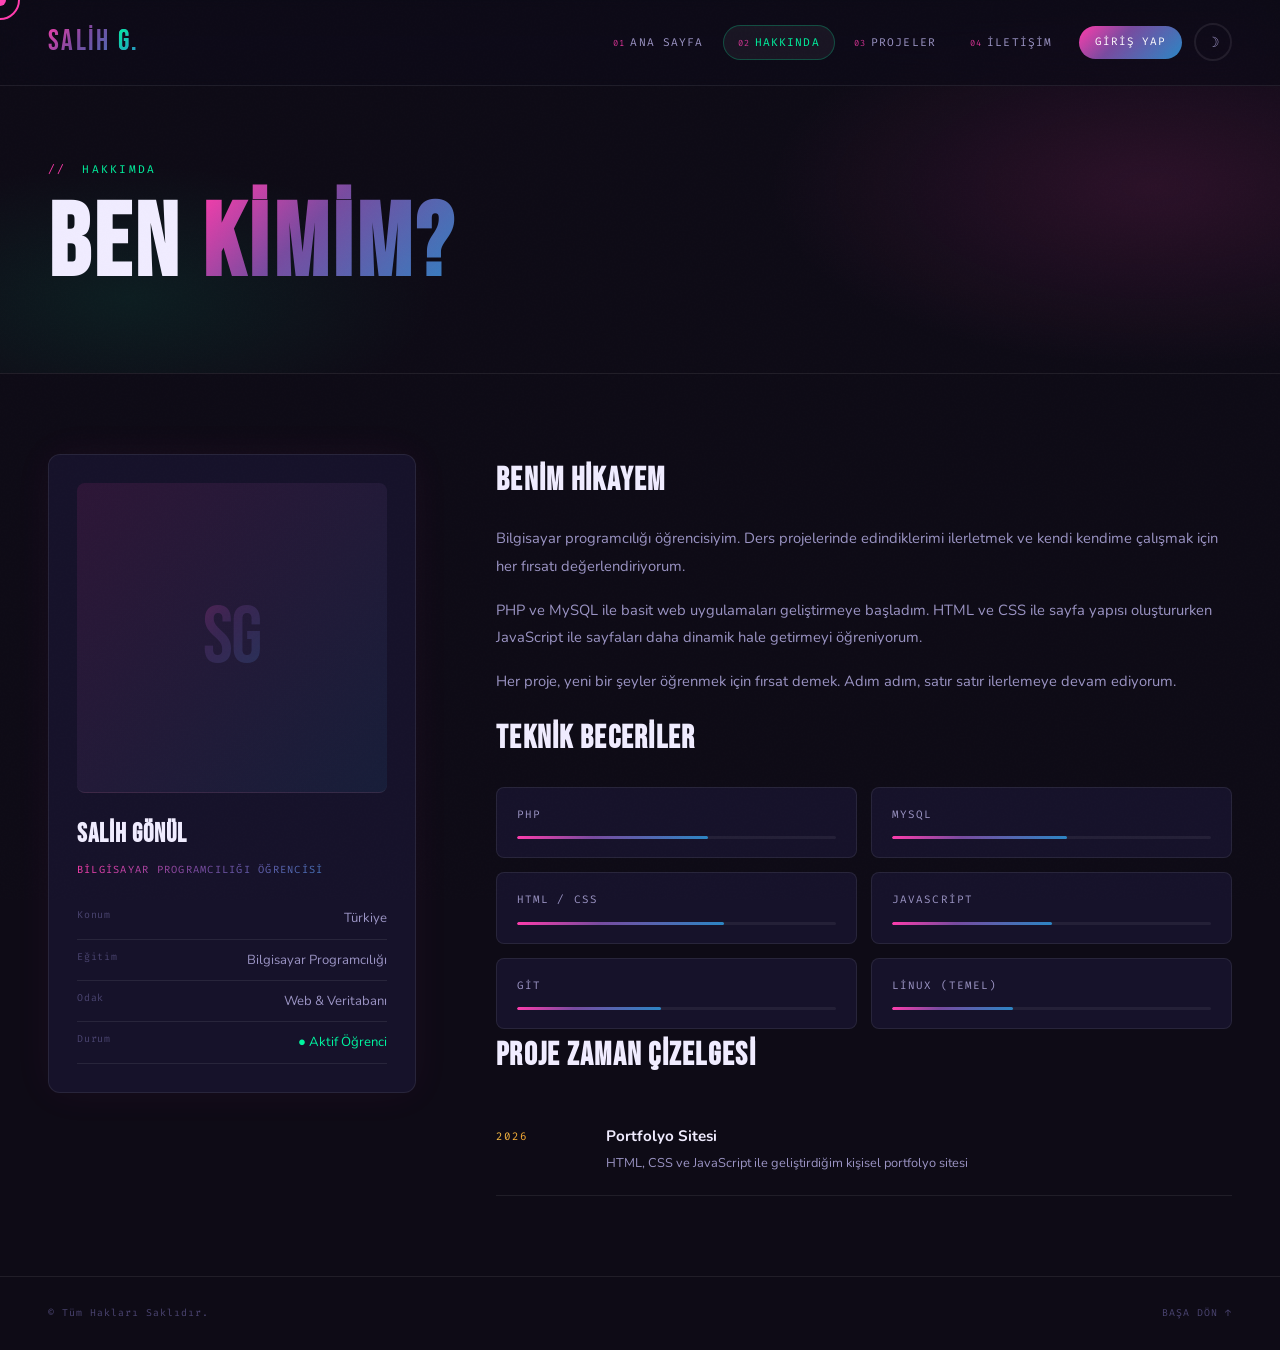
==== commit 55906631: "proje dosyaları güncellendi" ====
--- a/pages/about.html
+++ b/pages/about.html
@@ -4,6 +4,7 @@
   <meta charset="UTF-8">
   <meta name="viewport" content="width=device-width, initial-scale=1.0">
   <title>Hakkında — Salih Gönül</title>
+  <link rel="icon" type="image/svg+xml" href="../assets/img/favicon.svg">
   <link rel="stylesheet" href="../assets/css/style.css">
 </head>
 <body>
@@ -20,12 +21,30 @@
       <a href="projeler.html" data-num="03">Projeler</a>
       <a href="contact.html" data-num="04">İletişim</a>
     </nav>
+    <a href="auth.html" class="nav-auth-btn" id="navAuthBtn">Giriş Yap</a>
     <button class="theme-toggle" aria-label="Tema değiştir">
       <span class="icon-moon">☽</span>
       <span class="icon-sun">☀</span>
     </button>
+    <button class="hamburger" aria-label="Menüyü aç/kapat" aria-expanded="false">
+      <span></span><span></span><span></span>
+    </button>
   </div>
 </header>
+
+<!-- MOBİL MENÜ -->
+<div class="mobile-menu" id="mobileMenu" aria-hidden="true">
+  <div class="mobile-menu-inner">
+    <nav class="mobile-nav">
+      <a href="../index.html" data-num="01">Ana Sayfa</a>
+      <a href="about.html" data-num="02">Hakkında</a>
+      <a href="projeler.html" data-num="03">Projeler</a>
+      <a href="contact.html" data-num="04">İletişim</a>
+    </nav>
+    <a href="auth.html" class="nav-auth-btn" id="navAuthBtn">Giriş Yap</a>
+  </div>
+</div>
+<div class="mobile-overlay" id="mobileOverlay"></div>
 
 <div class="page-hero">
   <div class="page-hero-tag">Hakkımda</div>
@@ -121,6 +140,9 @@
   <a href="#" class="footer-back" onclick="window.scrollTo({top:0,behavior:'smooth'});return false;">Başa Dön ↑</a>
 </footer>
 
+<!-- YUKARIYA ÇIK BUTONU -->
+<button class="scroll-top-btn" id="scrollTopBtn" aria-label="Yukarıya çık" title="Yukarıya Çık">↑</button>
+
 <script src="../assets/js/main.js"></script>
 </body>
 </html>
--- a/assets/css/style.css
+++ b/assets/css/style.css
@@ -124,6 +124,29 @@
 nav a::before { content: attr(data-num); font-size: .55rem; color: var(--c1); margin-right: 5px; opacity: .8; }
 nav a:hover, nav a.active { color: var(--text); border-color: var(--border); background: rgba(255,255,255,.05); }
 nav a.active { color: var(--c4); border-color: rgba(0,245,160,.25); }
+
+/* ── GİRİŞ YAP / KULLANICI BUTONU ── */
+.nav-auth-btn {
+  font-family: var(--font-mono); font-size: .68rem; letter-spacing: .08em;
+  text-transform: uppercase; text-decoration: none;
+  padding: 7px 16px; border-radius: 40px;
+  background: var(--grad-hero); color: #fff !important;
+  border: none !important; flex-shrink: 0;
+  transition: opacity .2s, transform .2s;
+  white-space: nowrap;
+}
+.nav-auth-btn::before { display: none !important; }
+.nav-auth-btn:hover { opacity: .85; transform: scale(1.04); background: var(--grad-hero) !important; border: none !important; }
+.nav-auth-btn.logged-in {
+  background: rgba(255,255,255,.08) !important;
+  border: 1px solid rgba(255,255,255,.15) !important;
+  color: var(--text) !important;
+}
+[data-theme="light"] .nav-auth-btn.logged-in {
+  background: rgba(0,0,0,.05) !important;
+  border: 1px solid rgba(0,0,0,.12) !important;
+  color: var(--text) !important;
+}
 
 .theme-toggle {
   display: flex; align-items: center; justify-content: center;
@@ -565,3 +588,220 @@
   .about-content, .projects-content, .contact-content { padding: 60px 20px; }
   .projects-grid { grid-template-columns: 1fr; }
 }
+
+/* ══════════════════════════════════════════
+   YENİ ETKİLEŞİMLER — JavaScript Özellikleri
+   ══════════════════════════════════════════ */
+
+/* ── MOBİL MENÜ ── */
+.hamburger {
+  display: none;
+  flex-direction: column; gap: 5px; justify-content: center; align-items: center;
+  width: 40px; height: 40px; border-radius: 8px; border: 2px solid var(--border);
+  background: none; cursor: pointer; padding: 8px; z-index: 600;
+  transition: border-color .3s;
+}
+.hamburger span {
+  display: block; width: 20px; height: 2px;
+  background: var(--text-muted); border-radius: 2px;
+  transition: transform .35s var(--ease), opacity .3s, background .3s;
+  transform-origin: center;
+}
+.hamburger.open span:nth-child(1) { transform: translateY(7px) rotate(45deg); background: var(--c1); }
+.hamburger.open span:nth-child(2) { opacity: 0; transform: scaleX(0); }
+.hamburger.open span:nth-child(3) { transform: translateY(-7px) rotate(-45deg); background: var(--c1); }
+.hamburger:hover { border-color: var(--c1); }
+
+.mobile-menu {
+  position: fixed; top: 0; right: 0; width: min(320px, 85vw); height: 100vh;
+  background: var(--bg2); border-left: 1px solid var(--border);
+  z-index: 550; transform: translateX(100%);
+  transition: transform .4s var(--ease);
+  backdrop-filter: blur(20px); padding-top: 90px;
+}
+.mobile-menu.open { transform: translateX(0); }
+.mobile-menu-inner { padding: 20px 32px; }
+.mobile-nav { display: flex; flex-direction: column; gap: 4px; }
+.mobile-nav a {
+  font-family: var(--font-mono); font-size: .8rem; letter-spacing: .14em;
+  text-transform: uppercase; color: var(--text-muted); text-decoration: none;
+  padding: 14px 16px; border-radius: 8px; border: 1px solid transparent;
+  display: flex; align-items: center; gap: 14px;
+  transition: all .3s var(--ease);
+  opacity: 0; transform: translateX(20px);
+}
+.mobile-menu.open .mobile-nav a { opacity: 1; transform: translateX(0); }
+.mobile-menu.open .mobile-nav a:nth-child(1) { transition-delay: .1s; }
+.mobile-menu.open .mobile-nav a:nth-child(2) { transition-delay: .15s; }
+.mobile-menu.open .mobile-nav a:nth-child(3) { transition-delay: .2s; }
+.mobile-menu.open .mobile-nav a:nth-child(4) { transition-delay: .25s; }
+.mobile-nav a::before { content: attr(data-num); font-size: .6rem; color: var(--c1); }
+.mobile-nav a:hover { color: var(--text); background: var(--bg3); border-color: var(--border); }
+.mobile-nav a.active { color: var(--c4); border-color: rgba(0,245,160,.25); background: rgba(0,245,160,.06); }
+
+.mobile-overlay {
+  position: fixed; inset: 0; background: rgba(0,0,0,.6); z-index: 540;
+  opacity: 0; pointer-events: none; transition: opacity .4s;
+  backdrop-filter: blur(4px);
+}
+.mobile-overlay.open { opacity: 1; pointer-events: all; }
+
+/* ── SLIDER ── */
+.slider-wrapper { position: relative; }
+.slider-viewport { overflow: hidden; border-radius: 12px; }
+.slider-track {
+  display: flex; gap: 0; transition: transform .5s var(--ease);
+}
+.slide {
+  min-width: 100%; padding: 56px 48px; background: var(--card);
+  border: 1px solid var(--border); border-radius: 12px; text-align: center;
+  display: flex; flex-direction: column; align-items: center; gap: 16px;
+}
+.slide-icon { font-size: 4rem; filter: drop-shadow(0 0 20px rgba(255,60,172,.3)); }
+.slide-name {
+  font-family: var(--font-display); font-size: 3rem; letter-spacing: .06em;
+  background: var(--grad-hero); -webkit-background-clip: text; background-clip: text; color: transparent;
+}
+.slide-desc { color: var(--text-muted); font-size: .9rem; line-height: 1.8; max-width: 480px; }
+
+.slider-btn {
+  position: absolute; top: 50%; transform: translateY(-50%);
+  width: 44px; height: 44px; border-radius: 50%;
+  background: var(--bg3); border: 2px solid var(--border);
+  color: var(--text-muted); font-size: 1.4rem; z-index: 10;
+  cursor: pointer; transition: all .3s; display: flex; align-items: center; justify-content: center;
+  line-height: 1;
+}
+.slider-btn:hover { border-color: var(--c1); color: var(--c1); background: rgba(255,60,172,.1); }
+.slider-prev { left: -22px; }
+.slider-next { right: -22px; }
+.slider-dots {
+  display: flex; justify-content: center; gap: 8px; margin-top: 24px;
+}
+.slider-dot {
+  width: 8px; height: 8px; border-radius: 4px; background: var(--text-dim);
+  cursor: pointer; transition: all .3s; border: none;
+}
+.slider-dot.active { width: 24px; background: var(--c1); box-shadow: 0 0 10px rgba(255,60,172,.5); }
+
+/* ── SEKMELİ İÇERİK ── */
+.tabs-wrapper { max-width: 800px; }
+.tabs-nav {
+  display: flex; gap: 4px; margin-bottom: 28px;
+  background: var(--bg3); padding: 5px; border-radius: 12px; border: 1px solid var(--border);
+  width: fit-content;
+}
+.tab-btn {
+  font-family: var(--font-mono); font-size: .68rem; letter-spacing: .1em; text-transform: uppercase;
+  color: var(--text-dim); background: none; border: none;
+  padding: 9px 22px; border-radius: 8px; cursor: pointer;
+  transition: all .3s var(--ease);
+}
+.tab-btn.active { background: var(--grad-hero); color: #fff; box-shadow: 0 4px 16px rgba(255,60,172,.3); }
+.tab-btn:not(.active):hover { color: var(--text); background: rgba(255,255,255,.05); }
+
+.tab-panel { display: none; }
+.tab-panel.active { display: block; animation: tabFadeIn .35s var(--ease); }
+@keyframes tabFadeIn { from { opacity: 0; transform: translateY(10px); } to { opacity: 1; transform: translateY(0); } }
+
+.tab-grid { display: grid; grid-template-columns: repeat(3, 1fr); gap: 20px; }
+.tab-item {
+  background: var(--card); border: 1px solid var(--border); border-radius: 12px;
+  padding: 24px 20px; transition: transform .3s var(--ease), border-color .3s;
+}
+.tab-item:hover { transform: translateY(-4px); border-color: rgba(255,60,172,.3); }
+.tab-icon { font-size: 2rem; margin-bottom: 12px; display: block; }
+.tab-item strong { font-family: var(--font-display); font-size: 1.1rem; letter-spacing: .04em; color: var(--text); display: block; margin-bottom: 8px; }
+.tab-item p { font-size: .8rem; color: var(--text-muted); line-height: 1.6; margin: 0; }
+
+/* ── İSTATİSTİK SAYACI ── */
+.stats-section { padding-top: 80px; padding-bottom: 80px; }
+.stats-grid { display: grid; grid-template-columns: repeat(4, 1fr); gap: 32px; }
+.stat-counter {
+  text-align: center; padding: 40px 20px;
+  background: var(--card); border: 1px solid var(--border); border-radius: 12px;
+  transition: transform .3s, border-color .3s;
+}
+.stat-counter:hover { transform: translateY(-6px); border-color: rgba(255,60,172,.3); }
+.counter-num {
+  font-family: var(--font-display); font-size: 4rem; line-height: 1;
+  background: var(--grad-hero); -webkit-background-clip: text; background-clip: text; color: transparent;
+  margin-bottom: 12px; display: block;
+  transition: none;
+}
+.counter-label {
+  font-family: var(--font-mono); font-size: .65rem; letter-spacing: .15em; text-transform: uppercase;
+  color: var(--text-dim);
+}
+
+/* ── YUKARIYA ÇIK ── */
+.scroll-top-btn {
+  position: fixed; bottom: 32px; right: 32px; z-index: 400;
+  width: 48px; height: 48px; border-radius: 12px;
+  background: var(--grad-hero); border: none; color: #fff;
+  font-size: 1.2rem; font-weight: 700; cursor: pointer;
+  box-shadow: 0 4px 24px rgba(255,60,172,.4);
+  opacity: 0; transform: translateY(20px) scale(0.85);
+  transition: opacity .4s var(--ease), transform .4s var(--ease), box-shadow .3s;
+  pointer-events: none;
+}
+.scroll-top-btn.visible { opacity: 1; transform: translateY(0) scale(1); pointer-events: all; }
+.scroll-top-btn:hover { box-shadow: 0 8px 36px rgba(255,60,172,.6); transform: translateY(-3px); }
+
+/* ── MODAL ── */
+.modal-overlay {
+  position: fixed; inset: 0; z-index: 1000;
+  display: flex; align-items: center; justify-content: center;
+  padding: 20px;
+  background: rgba(0,0,0,.7); backdrop-filter: blur(8px);
+  opacity: 0; pointer-events: none;
+  transition: opacity .4s var(--ease);
+}
+.modal-overlay.open { opacity: 1; pointer-events: all; }
+.modal-box {
+  background: var(--bg2); border: 1px solid var(--border); border-radius: 20px;
+  padding: 48px 44px; max-width: 480px; width: 100%;
+  text-align: center; position: relative;
+  transform: scale(.88) translateY(20px);
+  transition: transform .4s var(--ease);
+  box-shadow: 0 0 80px rgba(255,60,172,.15), 0 32px 80px rgba(0,0,0,.5);
+}
+.modal-overlay.open .modal-box { transform: scale(1) translateY(0); }
+.modal-close {
+  position: absolute; top: 16px; right: 16px;
+  width: 32px; height: 32px; border-radius: 8px;
+  background: var(--bg3); border: 1px solid var(--border);
+  color: var(--text-dim); cursor: pointer; font-size: .85rem;
+  transition: all .3s; display: flex; align-items: center; justify-content: center;
+}
+.modal-close:hover { border-color: var(--c1); color: var(--c1); background: rgba(255,60,172,.1); }
+.modal-icon { font-size: 3.5rem; margin-bottom: 20px; display: block; }
+.modal-title {
+  font-family: var(--font-display); font-size: 2rem; letter-spacing: .04em;
+  background: var(--grad-hero); -webkit-background-clip: text; background-clip: text; color: transparent;
+  margin-bottom: 12px;
+}
+.modal-body { color: var(--text-muted); font-size: .9rem; line-height: 1.8; margin-bottom: 32px; }
+.modal-actions { display: flex; gap: 12px; justify-content: center; flex-wrap: wrap; }
+.modal-dismiss {
+  font-family: var(--font-mono); font-size: .7rem; letter-spacing: .1em; text-transform: uppercase;
+  color: var(--text-dim); background: var(--bg3); border: 1px solid var(--border);
+  padding: 12px 24px; border-radius: 6px; cursor: pointer; transition: all .3s;
+}
+.modal-dismiss:hover { border-color: var(--border); color: var(--text); }
+
+/* ── RESPONSIVE GÜNCELLEMELER ── */
+@media (max-width: 900px) {
+  .hamburger { display: flex; }
+  nav { display: none; }
+  .slider-prev { left: -12px; }
+  .slider-next { right: -12px; }
+  .slide { padding: 40px 24px; }
+  .tab-grid { grid-template-columns: 1fr; }
+  .stats-grid { grid-template-columns: repeat(2, 1fr); gap: 16px; }
+  .scroll-top-btn { bottom: 20px; right: 20px; width: 42px; height: 42px; }
+  .tabs-nav { flex-wrap: wrap; }
+}
+@media (max-width: 480px) {
+  .stats-grid { grid-template-columns: repeat(2, 1fr); }
+}
